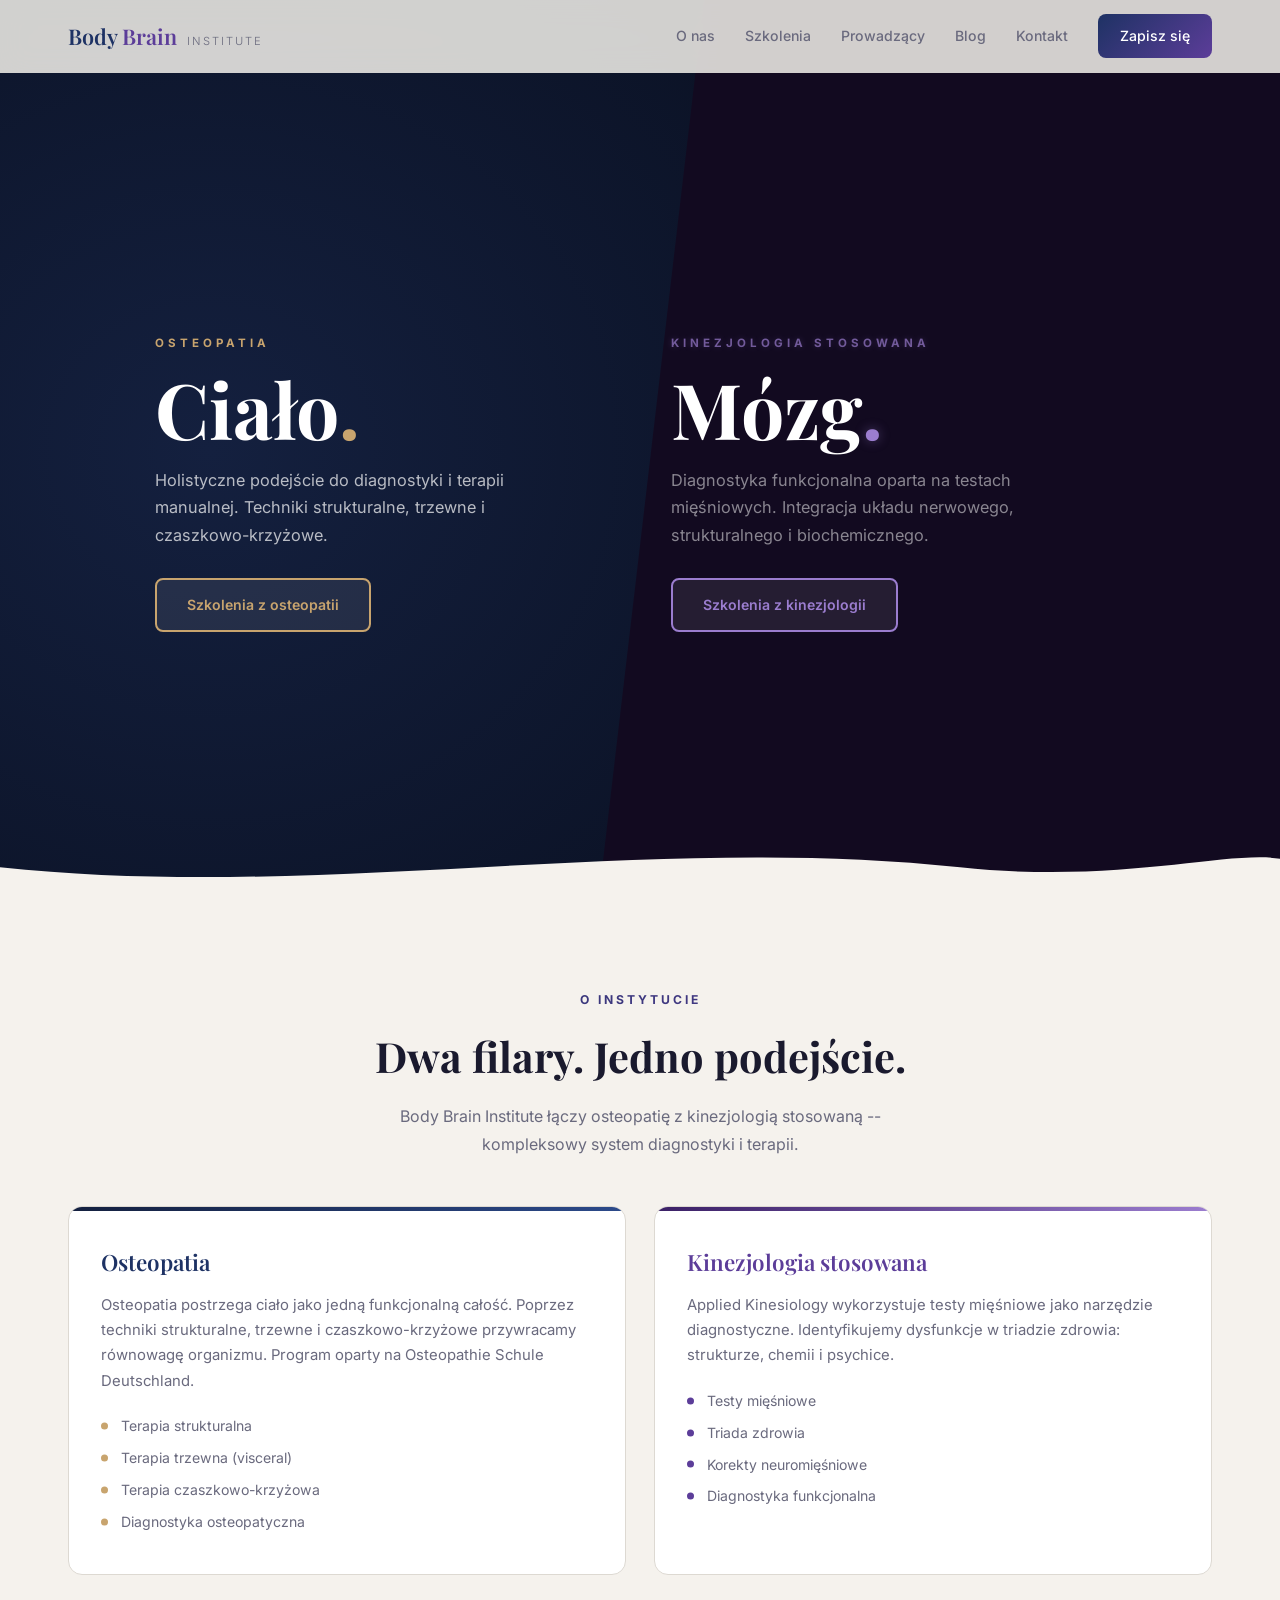
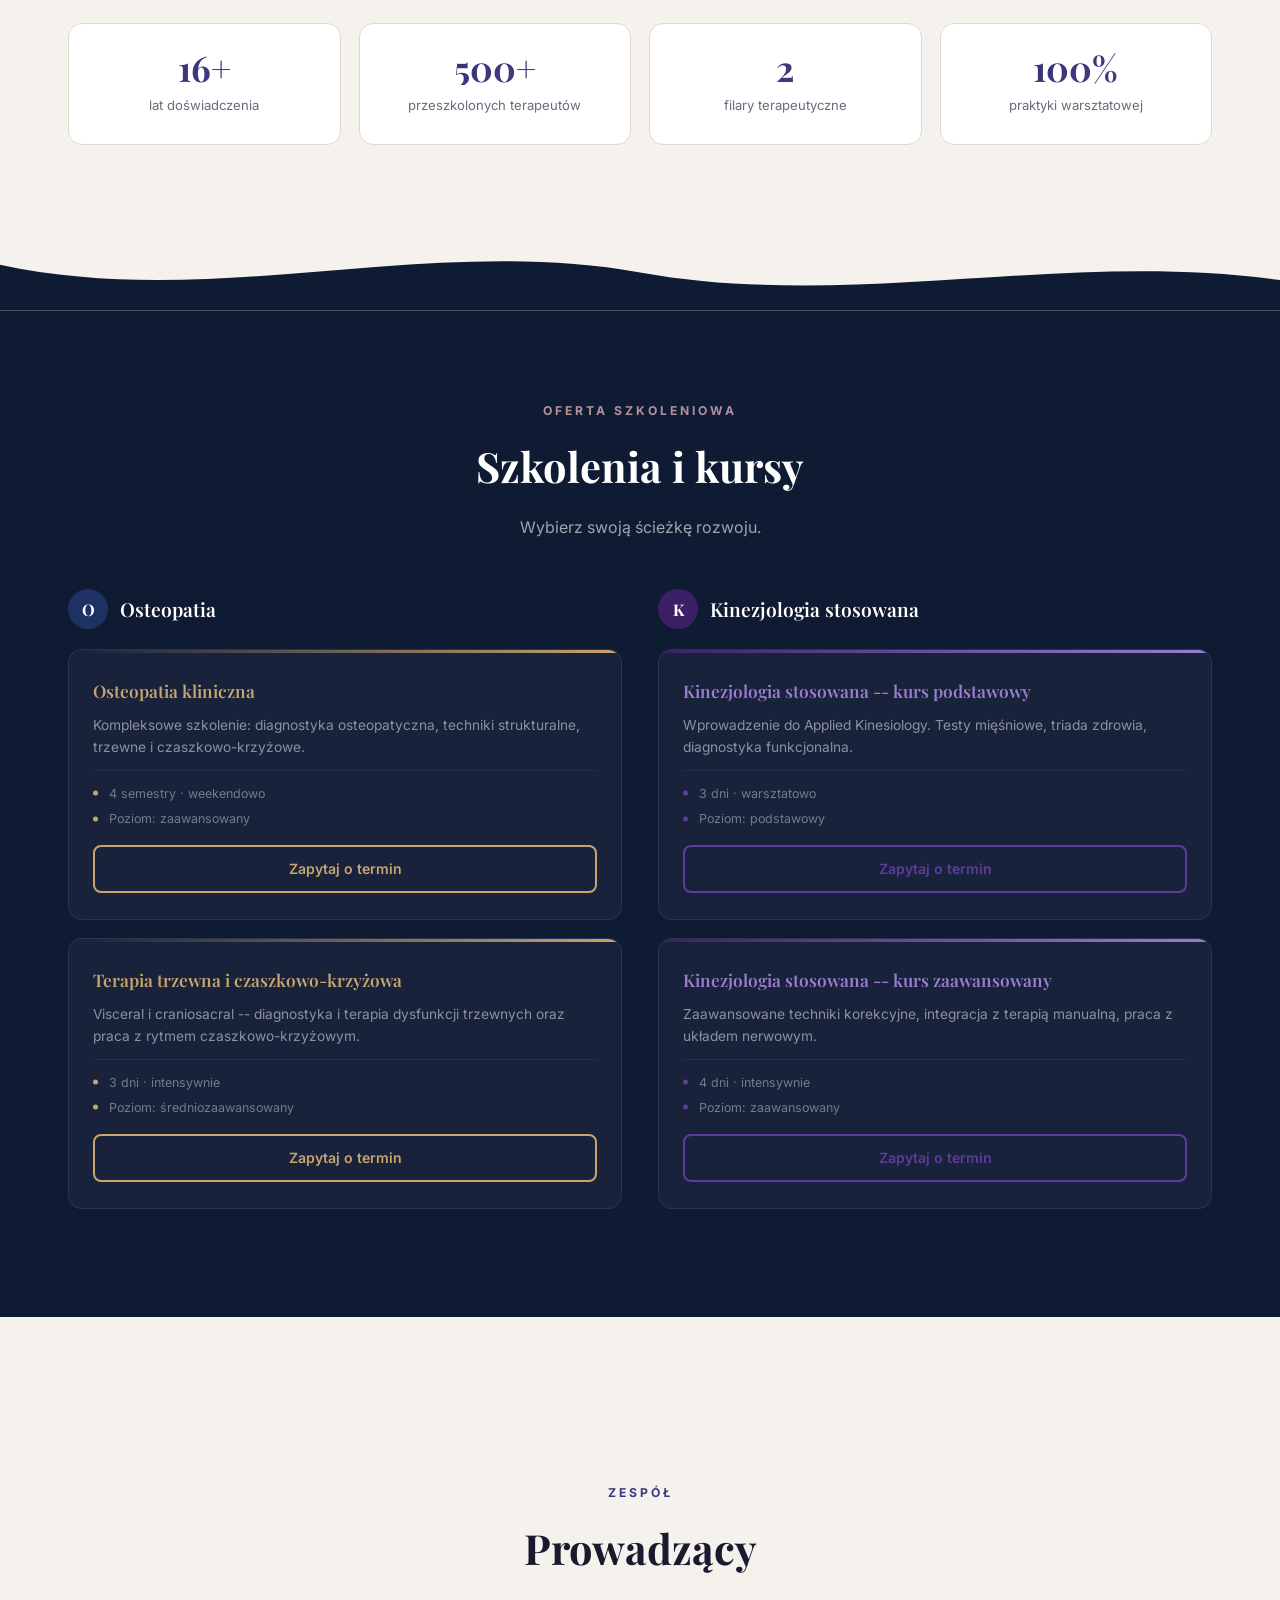
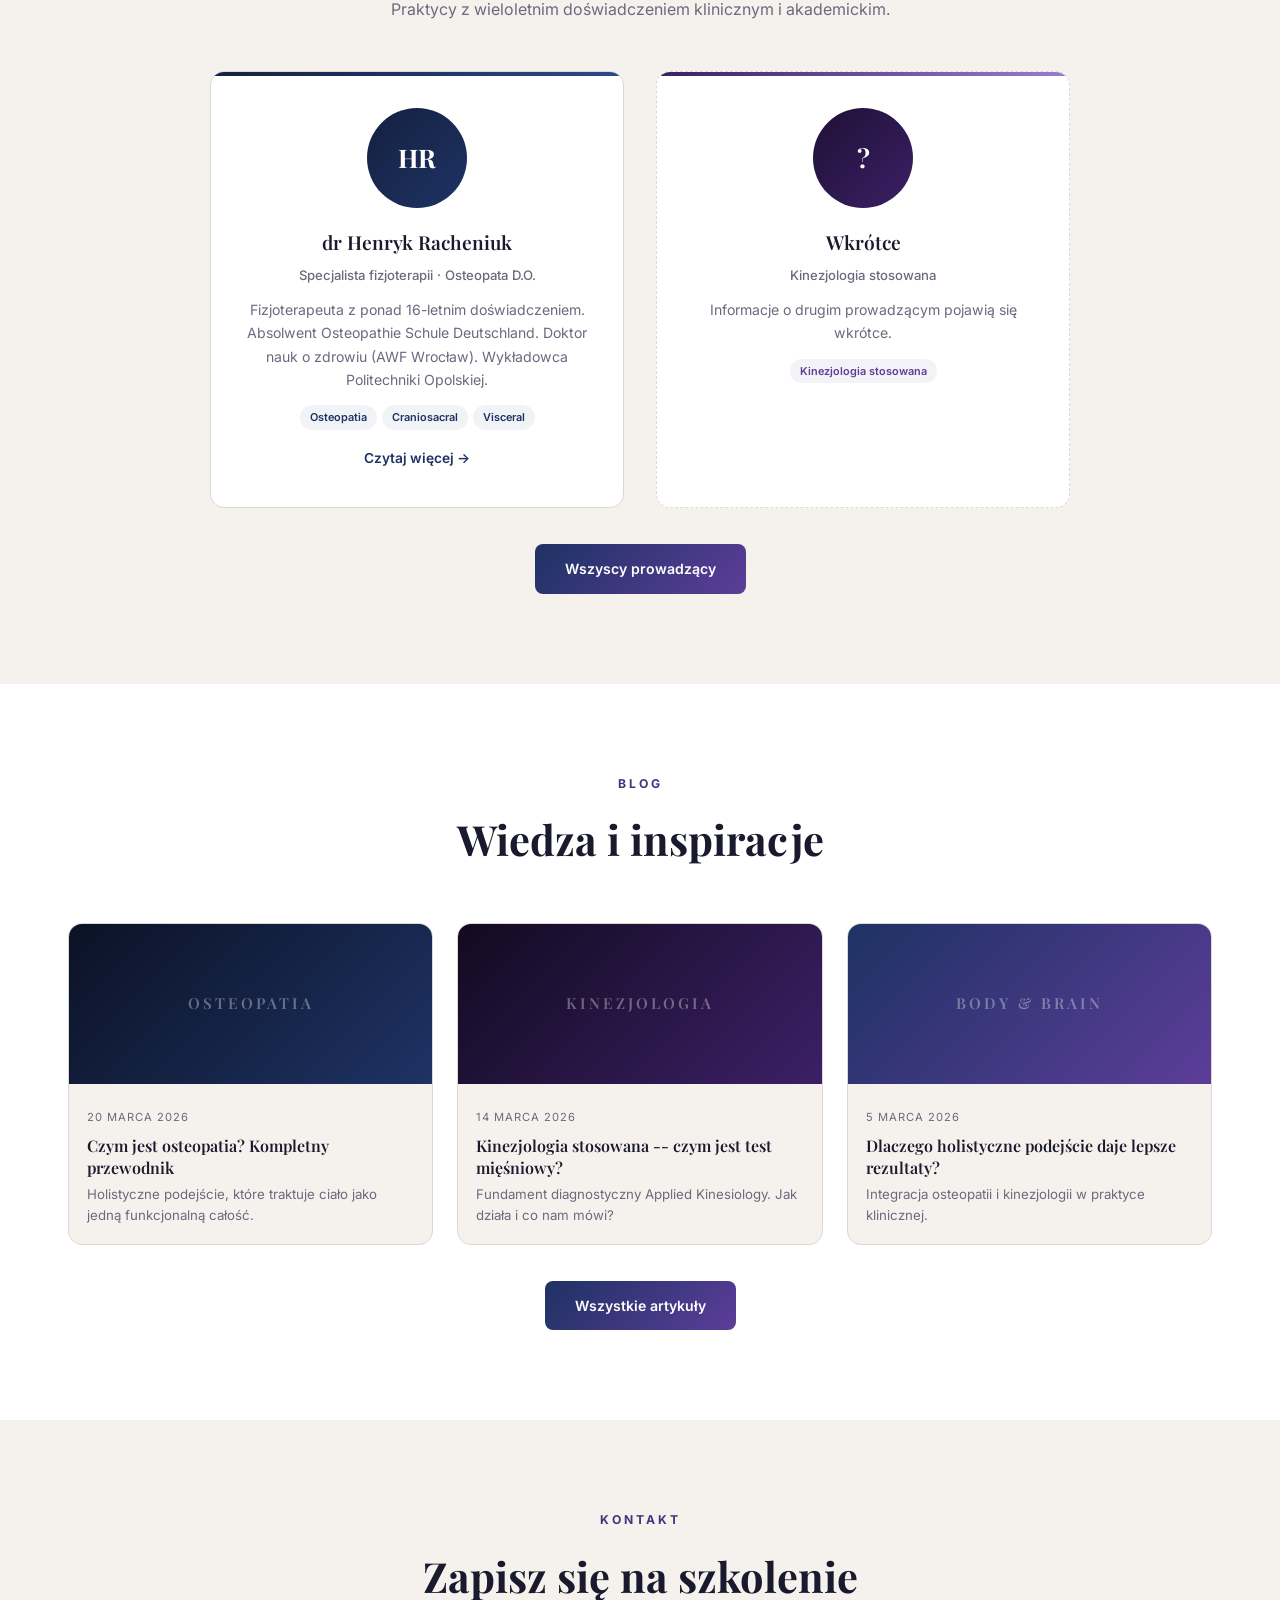
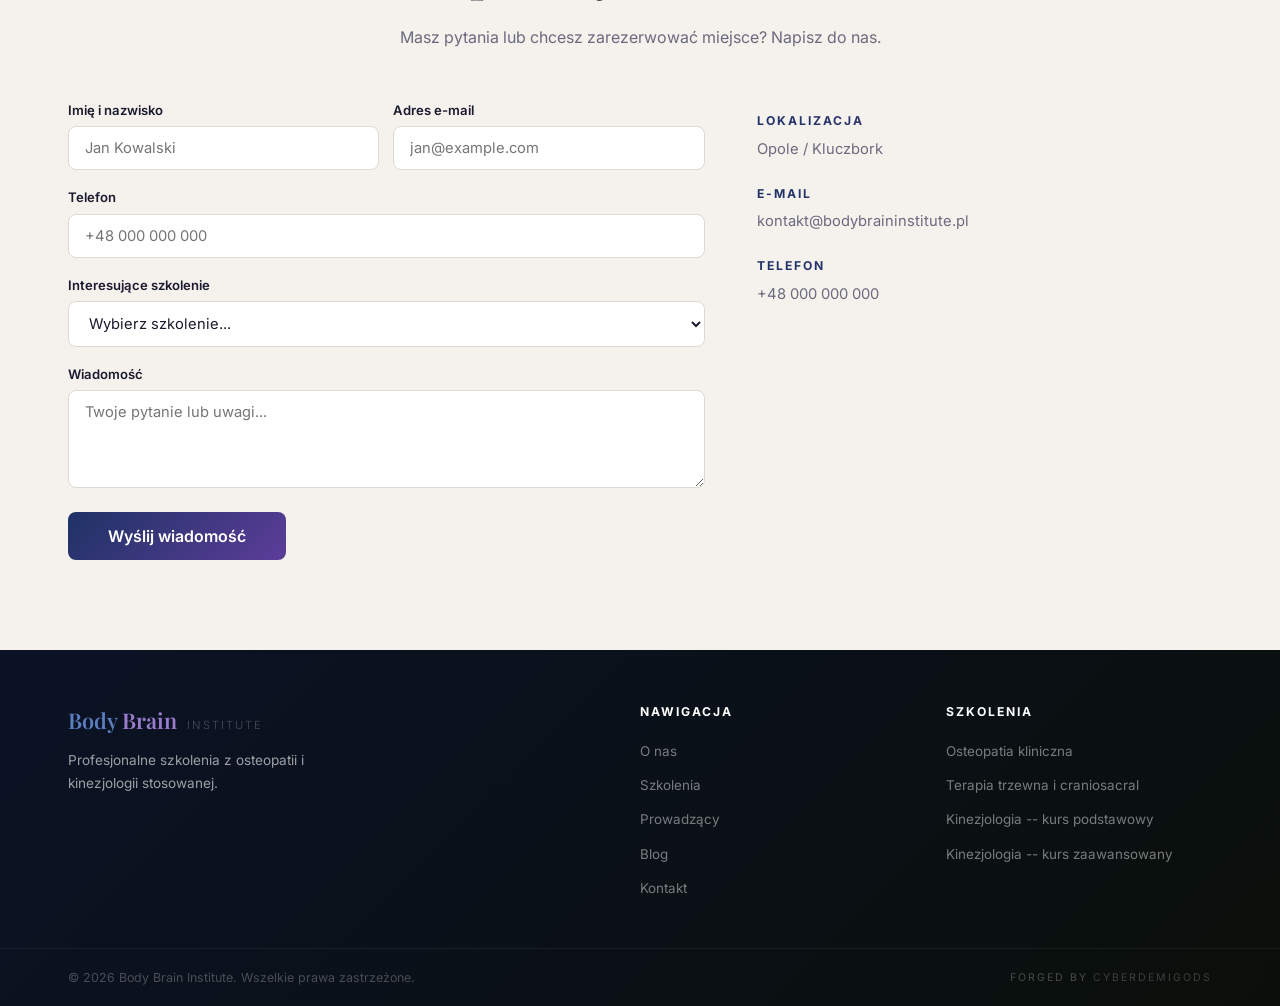
==== index.html @ c505d66f "Initial commit — Body Brain Institute website" ====
<!DOCTYPE html>
<html lang="pl">
<head>
  <meta charset="UTF-8">
  <meta name="viewport" content="width=device-width, initial-scale=1.0">
  <title>Body Brain Institute — Osteopatia i Kinezjologia Stosowana</title>
  <meta name="description" content="Body Brain Institute — profesjonalne szkolenia z osteopatii i kinezjologii stosowanej. Dwa filary holistycznego podejścia do zdrowia.">
  <link rel="preconnect" href="https://fonts.googleapis.com">
  <link rel="preconnect" href="https://fonts.gstatic.com" crossorigin>
  <link href="https://fonts.googleapis.com/css2?family=Inter:wght@300;400;500;600;700&family=Playfair+Display:ital,wght@0,400;0,500;0,600;0,700;1,400&display=swap" rel="stylesheet">
  <link rel="stylesheet" href="style.css">
</head>
<body>

  <!-- NAWIGACJA -->
  <nav class="navbar" id="navbar">
    <div class="container nav-container">
      <a href="index.html" class="logo">
        <span class="logo-body">Body</span><span class="logo-brain">Brain</span>
        <span class="logo-institute">Institute</span>
      </a>
      <button class="nav-toggle" id="navToggle" aria-label="Menu">
        <span></span><span></span><span></span>
      </button>
      <ul class="nav-links" id="navLinks">
        <li><a href="#o-nas">O nas</a></li>
        <li><a href="#szkolenia">Szkolenia</a></li>
        <li><a href="prowadzacy.html">Prowadzący</a></li>
        <li><a href="blog.html">Blog</a></li>
        <li><a href="#kontakt">Kontakt</a></li>
        <li><a href="#kontakt" class="btn btn-nav">Zapisz się</a></li>
      </ul>
    </div>
  </nav>

  <!-- ============================================================
       HERO — diagonal clip-path + hover expand
       ============================================================ -->
  <header class="hero" id="hero">
    <div class="hero-split">
      <!-- CIAŁO — lewa, ciepła -->
      <div class="hero-panel hero-body" id="heroBody">
        <canvas class="hero-canvas" id="veinsCanvas"></canvas>
        <div class="hero-panel-content">
          <span class="hero-label">Osteopatia</span>
          <h1>Ciało<span class="dot-warm">.</span></h1>
          <p>Holistyczne podejście do diagnostyki i terapii manualnej. Techniki strukturalne, trzewne i czaszkowo-krzyżowe.</p>
          <a href="#szkolenia" class="btn btn-hero-body">Szkolenia z osteopatii</a>
        </div>
      </div>
      <!-- MÓZG — prawa, matrix -->
      <div class="hero-panel hero-brain" id="heroBrain">
        <canvas class="hero-canvas" id="matrixCanvas"></canvas>
        <div class="hero-panel-content hero-panel-content-right">
          <span class="hero-label">Kinezjologia stosowana</span>
          <h1>Mózg<span class="dot-cool">.</span></h1>
          <p>Diagnostyka funkcjonalna oparta na testach mięśniowych. Integracja układu nerwowego, strukturalnego i biochemicznego.</p>
          <a href="#szkolenia" class="btn btn-hero-brain">Szkolenia z kinezjologii</a>
        </div>
      </div>
    </div>
    <!-- SVG fala na dole hero -->
    <div class="hero-wave">
      <svg viewBox="0 0 1440 120" preserveAspectRatio="none">
        <path d="M0,80 C360,120 720,40 1080,80 C1260,100 1380,60 1440,70 L1440,120 L0,120 Z" fill="#f5f2ed"/>
      </svg>
    </div>
  </header>

  <!-- ============================================================
       O NAS
       ============================================================ -->
  <section class="section about" id="o-nas">
    <div class="container">
      <div class="section-header-center">
        <p class="section-tag">O instytucie</p>
        <h2 class="section-title">Dwa filary. Jedno podejście.</h2>
        <p class="section-sub">Body Brain Institute łączy osteopatię z kinezjologią stosowaną -- kompleksowy system diagnostyki i terapii.</p>
      </div>

      <div class="about-dual">
        <div class="about-card about-card-body">
          <div class="about-card-accent"></div>
          <h3>Osteopatia</h3>
          <p>
            Osteopatia postrzega ciało jako jedną funkcjonalną całość. Poprzez techniki strukturalne,
            trzewne i czaszkowo-krzyżowe przywracamy równowagę organizmu. Program oparty na
            Osteopathie Schule Deutschland.
          </p>
          <ul class="feature-list fl-body">
            <li>Terapia strukturalna</li>
            <li>Terapia trzewna (visceral)</li>
            <li>Terapia czaszkowo-krzyżowa</li>
            <li>Diagnostyka osteopatyczna</li>
          </ul>
        </div>
        <div class="about-card about-card-brain">
          <div class="about-card-accent"></div>
          <h3>Kinezjologia stosowana</h3>
          <p>
            Applied Kinesiology wykorzystuje testy mięśniowe jako narzędzie diagnostyczne.
            Identyfikujemy dysfunkcje w triadzie zdrowia: strukturze, chemii i psychice.
          </p>
          <ul class="feature-list fl-brain">
            <li>Testy mięśniowe</li>
            <li>Triada zdrowia</li>
            <li>Korekty neuromięśniowe</li>
            <li>Diagnostyka funkcjonalna</li>
          </ul>
        </div>
      </div>

      <div class="stats-row">
        <div class="stat"><span class="stat-number">16+</span><span class="stat-label">lat doświadczenia</span></div>
        <div class="stat"><span class="stat-number">500+</span><span class="stat-label">przeszkolonych terapeutów</span></div>
        <div class="stat"><span class="stat-number">2</span><span class="stat-label">filary terapeutyczne</span></div>
        <div class="stat"><span class="stat-number">100%</span><span class="stat-label">praktyki warsztatowej</span></div>
      </div>
    </div>
  </section>

  <!-- FALA: about → szkolenia -->
  <div class="wave-divider wave-to-dark">
    <svg viewBox="0 0 1440 100" preserveAspectRatio="none">
      <path d="M0,40 C240,100 480,0 720,50 C960,100 1200,20 1440,60 L1440,100 L0,100 Z" />
    </svg>
  </div>

  <!-- ============================================================
       SZKOLENIA — ciemne tło, split content
       ============================================================ -->
  <section class="section trainings" id="szkolenia">
    <div class="container">
      <div class="section-header-center section-header-light">
        <p class="section-tag section-tag-light">Oferta szkoleniowa</p>
        <h2 class="section-title" style="color:#fff">Szkolenia i kursy</h2>
        <p class="section-sub" style="color:rgba(255,255,255,0.6)">Wybierz swoją ścieżkę rozwoju.</p>
      </div>

      <div class="courses-split">
        <!-- OSTEOPATIA -->
        <div class="courses-column">
          <div class="col-header">
            <span class="col-icon col-icon-body">O</span>
            <h3>Osteopatia</h3>
          </div>
          <div class="card card-dark card-body-accent">
            <h4>Osteopatia kliniczna</h4>
            <p>Kompleksowe szkolenie: diagnostyka osteopatyczna, techniki strukturalne, trzewne i czaszkowo-krzyżowe.</p>
            <ul class="card-details">
              <li>4 semestry &middot; weekendowo</li>
              <li>Poziom: zaawansowany</li>
            </ul>
            <a href="#kontakt" class="btn btn-card-body">Zapytaj o termin</a>
          </div>
          <div class="card card-dark card-body-accent">
            <h4>Terapia trzewna i czaszkowo-krzyżowa</h4>
            <p>Visceral i craniosacral -- diagnostyka i terapia dysfunkcji trzewnych oraz praca z rytmem czaszkowo-krzyżowym.</p>
            <ul class="card-details">
              <li>3 dni &middot; intensywnie</li>
              <li>Poziom: średniozaawansowany</li>
            </ul>
            <a href="#kontakt" class="btn btn-card-body">Zapytaj o termin</a>
          </div>
        </div>
        <!-- KINEZJOLOGIA -->
        <div class="courses-column">
          <div class="col-header">
            <span class="col-icon col-icon-brain">K</span>
            <h3>Kinezjologia stosowana</h3>
          </div>
          <div class="card card-dark card-brain-accent">
            <h4>Kinezjologia stosowana -- kurs podstawowy</h4>
            <p>Wprowadzenie do Applied Kinesiology. Testy mięśniowe, triada zdrowia, diagnostyka funkcjonalna.</p>
            <ul class="card-details">
              <li>3 dni &middot; warsztatowo</li>
              <li>Poziom: podstawowy</li>
            </ul>
            <a href="#kontakt" class="btn btn-card-brain">Zapytaj o termin</a>
          </div>
          <div class="card card-dark card-brain-accent">
            <h4>Kinezjologia stosowana -- kurs zaawansowany</h4>
            <p>Zaawansowane techniki korekcyjne, integracja z terapią manualną, praca z układem nerwowym.</p>
            <ul class="card-details">
              <li>4 dni &middot; intensywnie</li>
              <li>Poziom: zaawansowany</li>
            </ul>
            <a href="#kontakt" class="btn btn-card-brain">Zapytaj o termin</a>
          </div>
        </div>
      </div>
    </div>
  </section>

  <!-- FALA: szkolenia → prowadzący -->
  <div class="wave-divider wave-to-light">
    <svg viewBox="0 0 1440 100" preserveAspectRatio="none">
      <path d="M0,60 C360,10 720,90 1080,30 C1260,10 1380,50 1440,40 L1440,100 L0,100 Z" />
    </svg>
  </div>

  <!-- ============================================================
       PROWADZĄCY
       ============================================================ -->
  <section class="section" id="prowadzacy">
    <div class="container">
      <div class="section-header-center">
        <p class="section-tag">Zespół</p>
        <h2 class="section-title">Prowadzący</h2>
        <p class="section-sub">Praktycy z wieloletnim doświadczeniem klinicznym i akademickim.</p>
      </div>

      <div class="instructors-row">
        <div class="instructor-card ic-body">
          <div class="ic-accent"></div>
          <div class="instructor-photo ph-body"><span>HR</span></div>
          <h3>dr Henryk Racheniuk</h3>
          <p class="instructor-title">Specjalista fizjoterapii &middot; Osteopata D.O.</p>
          <p class="instructor-excerpt">
            Fizjoterapeuta z ponad 16-letnim doświadczeniem. Absolwent Osteopathie Schule Deutschland.
            Doktor nauk o zdrowiu (AWF Wrocław). Wykładowca Politechniki Opolskiej.
          </p>
          <div class="instructor-tags">
            <span class="tag tag-body">Osteopatia</span>
            <span class="tag tag-body">Craniosacral</span>
            <span class="tag tag-body">Visceral</span>
          </div>
          <a href="prowadzacy-henryk-racheniuk.html" class="read-more rm-body">Czytaj więcej &rarr;</a>
        </div>

        <div class="instructor-card ic-brain ic-placeholder">
          <div class="ic-accent"></div>
          <div class="instructor-photo ph-brain"><span>?</span></div>
          <h3>Wkrótce</h3>
          <p class="instructor-title">Kinezjologia stosowana</p>
          <p class="instructor-excerpt">Informacje o drugim prowadzącym pojawią się wkrótce.</p>
          <div class="instructor-tags">
            <span class="tag tag-brain">Kinezjologia stosowana</span>
          </div>
        </div>
      </div>

      <div style="text-align:center; margin-top:36px;">
        <a href="prowadzacy.html" class="btn btn-primary">Wszyscy prowadzący</a>
      </div>
    </div>
  </section>

  <!-- ============================================================
       BLOG
       ============================================================ -->
  <section class="section blog" id="blog">
    <div class="container">
      <div class="section-header-center">
        <p class="section-tag">Blog</p>
        <h2 class="section-title">Wiedza i inspiracje</h2>
      </div>
      <div class="blog-grid">
        <article class="blog-card">
          <div class="blog-card-img ph-img-body"><span>Osteopatia</span></div>
          <div class="blog-card-body"><span class="blog-date">20 marca 2026</span><h3><a href="blog.html">Czym jest osteopatia? Kompletny przewodnik</a></h3><p>Holistyczne podejście, które traktuje ciało jako jedną funkcjonalną całość.</p></div>
        </article>
        <article class="blog-card">
          <div class="blog-card-img ph-img-brain"><span>Kinezjologia</span></div>
          <div class="blog-card-body"><span class="blog-date">14 marca 2026</span><h3><a href="blog.html">Kinezjologia stosowana -- czym jest test mięśniowy?</a></h3><p>Fundament diagnostyczny Applied Kinesiology. Jak działa i co nam mówi?</p></div>
        </article>
        <article class="blog-card">
          <div class="blog-card-img ph-img-dual"><span>Body &amp; Brain</span></div>
          <div class="blog-card-body"><span class="blog-date">5 marca 2026</span><h3><a href="blog.html">Dlaczego holistyczne podejście daje lepsze rezultaty?</a></h3><p>Integracja osteopatii i kinezjologii w praktyce klinicznej.</p></div>
        </article>
      </div>
      <div class="blog-cta"><a href="blog.html" class="btn btn-primary">Wszystkie artykuły</a></div>
    </div>
  </section>

  <!-- ============================================================
       KONTAKT
       ============================================================ -->
  <section class="section contact" id="kontakt">
    <div class="container">
      <div class="section-header-center">
        <p class="section-tag">Kontakt</p>
        <h2 class="section-title">Zapisz się na szkolenie</h2>
        <p class="section-sub">Masz pytania lub chcesz zarezerwować miejsce? Napisz do nas.</p>
      </div>
      <div class="contact-grid">
        <form class="contact-form" id="contactForm">
          <div class="form-row">
            <div class="form-group"><label for="name">Imię i nazwisko</label><input type="text" id="name" name="name" required placeholder="Jan Kowalski"></div>
            <div class="form-group"><label for="email">Adres e-mail</label><input type="email" id="email" name="email" required placeholder="jan@example.com"></div>
          </div>
          <div class="form-group"><label for="phone">Telefon</label><input type="tel" id="phone" name="phone" placeholder="+48 000 000 000"></div>
          <div class="form-group">
            <label for="training">Interesujące szkolenie</label>
            <select id="training" name="training">
              <option value="">Wybierz szkolenie...</option>
              <optgroup label="Osteopatia"><option value="osteopatia-kliniczna">Osteopatia kliniczna</option><option value="trzewna-cranio">Terapia trzewna i czaszkowo-krzyżowa</option></optgroup>
              <optgroup label="Kinezjologia stosowana"><option value="kinez-podstawowy">Kurs podstawowy</option><option value="kinez-zaawansowany">Kurs zaawansowany</option></optgroup>
            </select>
          </div>
          <div class="form-group"><label for="message">Wiadomość</label><textarea id="message" name="message" rows="4" placeholder="Twoje pytanie lub uwagi..."></textarea></div>
          <button type="submit" class="btn btn-primary btn-submit">Wyślij wiadomość</button>
        </form>
        <div class="contact-info">
          <div class="info-item"><h4>Lokalizacja</h4><p>Opole / Kluczbork</p></div>
          <div class="info-item"><h4>E-mail</h4><p><a href="mailto:kontakt@bodybraininstitute.pl">kontakt@bodybraininstitute.pl</a></p></div>
          <div class="info-item"><h4>Telefon</h4><p><a href="tel:+48000000000">+48 000 000 000</a></p></div>
        </div>
      </div>
    </div>
  </section>

  <!-- STOPKA -->
  <footer class="footer">
    <div class="container footer-container">
      <div class="footer-brand">
        <a href="index.html" class="logo"><span class="logo-body">Body</span><span class="logo-brain">Brain</span><span class="logo-institute">Institute</span></a>
        <p>Profesjonalne szkolenia z osteopatii i kinezjologii stosowanej.</p>
      </div>
      <div class="footer-links"><h4>Nawigacja</h4><ul><li><a href="#o-nas">O nas</a></li><li><a href="#szkolenia">Szkolenia</a></li><li><a href="prowadzacy.html">Prowadzący</a></li><li><a href="blog.html">Blog</a></li><li><a href="#kontakt">Kontakt</a></li></ul></div>
      <div class="footer-links"><h4>Szkolenia</h4><ul><li><a href="#szkolenia">Osteopatia kliniczna</a></li><li><a href="#szkolenia">Terapia trzewna i craniosacral</a></li><li><a href="#szkolenia">Kinezjologia -- kurs podstawowy</a></li><li><a href="#szkolenia">Kinezjologia -- kurs zaawansowany</a></li></ul></div>
    </div>
    <div class="footer-bottom"><div class="container footer-bottom-inner"><p>&copy; 2026 Body Brain Institute. Wszelkie prawa zastrzeżone.</p><p class="forged-by">Forged by <a href="https://cyberdemigods.com" target="_blank" rel="noopener">CyberDemigods</a></p></div></div>
  </footer>

  <script src="script.js"></script>
</body>
</html>
---- style.css ----
/* ===== RESET ===== */
*, *::before, *::after { margin: 0; padding: 0; box-sizing: border-box; }

:root {
  /* CIAŁO / OSTEOPATIA — granat + złoto */
  --body-deep: #0b1225;
  --body-dark: #14203f;
  --body-mid: #1e3264;
  --body-light: #2c4a8a;
  --body-glow: #5a7ec0;
  --body-copper: #c8a46e;
  --body-subtle: rgba(30,50,100,0.06);

  /* MÓZG / KINEZJOLOGIA — fiolet + lawenda */
  --brain-deep: #120a20;
  --brain-dark: #1e1035;
  --brain-mid: #3b2066;
  --brain-light: #5c3d99;
  --brain-accent: #9b7dcf;
  --brain-subtle: rgba(59,32,102,0.06);

  /* NEUTRALNE */
  --cream: #f5f2ed;
  --white: #ffffff;
  --dark-section: #0f1a33;
  --text: #1a1a2e;
  --text-muted: #6a6a7e;
  --border: #ddd9d2;
  --gold: #c8a46e;

  --font-body: 'Inter', -apple-system, BlinkMacSystemFont, sans-serif;
  --font-heading: 'Playfair Display', Georgia, serif;
  --max-width: 1200px;
  --section-py: 90px;
  --radius: 14px;
  --radius-sm: 8px;
  --shadow: 0 4px 24px rgba(0,0,0,0.07);
  --shadow-hover: 0 12px 40px rgba(0,0,0,0.13);
  --transition: 0.3s ease;
}

html { scroll-behavior: smooth; }
body { font-family: var(--font-body); color: var(--text); background: var(--cream); line-height: 1.7; -webkit-font-smoothing: antialiased; }
a { color: var(--body-mid); text-decoration: none; transition: color var(--transition); }
a:hover { color: var(--body-light); }
img { max-width: 100%; display: block; }
.container { max-width: var(--max-width); margin: 0 auto; padding: 0 28px; }

/* ===== NAV ===== */
.navbar {
  position: fixed; top: 0; left: 0; right: 0; z-index: 1000;
  background: rgba(245,242,237,0.85); backdrop-filter: blur(14px); -webkit-backdrop-filter: blur(14px);
  border-bottom: 1px solid transparent; transition: all var(--transition);
}
.navbar.scrolled { border-bottom-color: var(--border); background: rgba(245,242,237,0.97); }
.nav-container { display: flex; align-items: center; justify-content: space-between; height: 72px; }

.logo { display: flex; align-items: baseline; gap: 4px; font-family: var(--font-heading); font-size: 1.35rem; font-weight: 600; text-decoration: none; }
.logo:hover { color: var(--text); }
.logo-body { color: var(--body-mid); }
.logo-brain { color: var(--brain-light); }
.logo-institute { font-family: var(--font-body); font-weight: 300; font-size: 0.7rem; text-transform: uppercase; letter-spacing: 2px; margin-left: 6px; color: var(--text-muted); }

.nav-links { display: flex; align-items: center; gap: 30px; list-style: none; }
.nav-links a { font-size: 0.88rem; font-weight: 500; color: var(--text-muted); }
.nav-links a:hover { color: var(--text); }
.nav-links a.active { color: var(--body-mid); font-weight: 600; }

.nav-toggle { display: none; flex-direction: column; gap: 5px; background: none; border: none; cursor: pointer; padding: 4px; }
.nav-toggle span { display: block; width: 24px; height: 2px; background: var(--text); border-radius: 2px; }

/* ===== BUTTONS ===== */
.btn {
  display: inline-block; font-family: var(--font-body); font-size: 0.88rem; font-weight: 600;
  border: none; cursor: pointer; border-radius: var(--radius-sm); padding: 13px 30px;
  transition: all var(--transition); text-align: center;
}
.btn-primary { background: linear-gradient(135deg, var(--body-mid), var(--brain-light)); color: #fff; }
.btn-primary:hover { transform: translateY(-2px); box-shadow: 0 6px 24px rgba(30,50,100,0.3); color: #fff; }
.btn-nav { background: linear-gradient(135deg, var(--body-mid), var(--brain-light)); color: #fff !important; padding: 10px 22px; }

.btn-hero-body {
  background: rgba(255,255,255,0.08); border: 2px solid var(--body-copper); color: var(--body-copper);
}
.btn-hero-body:hover { background: var(--body-copper); color: var(--body-deep); }

.btn-hero-brain {
  background: rgba(255,255,255,0.08); border: 2px solid var(--brain-accent); color: var(--brain-accent);
}
.btn-hero-brain:hover { background: var(--brain-accent); color: #fff; box-shadow: 0 0 24px rgba(92,61,153,0.3); }

.btn-card-body { background: transparent; border: 2px solid var(--body-copper); color: var(--body-copper); padding: 10px 24px; width: 100%; }
.btn-card-body:hover { background: var(--body-copper); color: #fff; }
.btn-card-brain { background: transparent; border: 2px solid var(--brain-light); color: var(--brain-light); padding: 10px 24px; width: 100%; }
.btn-card-brain:hover { background: var(--brain-light); color: #fff; }
.btn-submit { padding: 14px 40px; font-size: 1rem; }

/* ===== HERO — DIAGONAL SPLIT + HOVER EXPAND ===== */
.hero {
  position: relative;
  min-height: 100vh;
  overflow: hidden;
  background: var(--brain-deep);
}

.hero-split {
  display: flex;
  min-height: 100vh;
}

.hero-panel {
  position: relative;
  display: flex;
  align-items: center;
  overflow: hidden;
  min-height: 100vh;
}

/* Diagonala — lewa strona nachodzi na prawą */
.hero-body {
  background: radial-gradient(ellipse at 30% 50%, var(--body-dark) 0%, var(--body-deep) 100%);
  clip-path: polygon(0 0, 100% 0, 85% 100%, 0 100%);
  z-index: 2;
  margin-right: -8%;
}

.hero-brain {
  background: var(--brain-deep);
  z-index: 1;
}

.hero-canvas {
  position: absolute; inset: 0; width: 100%; height: 100%; z-index: 1;
}

.hero-panel-content {
  position: relative; z-index: 3;
  padding: 140px 60px 80px 12%;
  max-width: 580px;
  margin: 0 auto 0 10%;
}

.hero-panel-content-right {
  padding: 140px 12% 80px 60px;
  margin: 0 10% 0 auto;
}

.hero-label {
  display: inline-block; font-size: 0.72rem; font-weight: 700;
  text-transform: uppercase; letter-spacing: 4px; margin-bottom: 14px;
}
.hero-body .hero-label { color: var(--body-copper); }
.hero-brain .hero-label { color: var(--brain-accent); opacity: 0.7; text-shadow: 0 0 6px rgba(155,125,207,0.35); }

.hero-panel h1 {
  font-family: var(--font-heading); font-size: clamp(3rem, 6vw, 5rem);
  font-weight: 700; line-height: 1.05; margin-bottom: 18px; color: #fff;
}

.dot-warm { color: var(--body-copper); }
.dot-cool { color: var(--brain-accent); text-shadow: 0 0 12px rgba(155,125,207,0.4); }

.hero-panel p {
  font-size: 1.02rem; line-height: 1.7; margin-bottom: 28px; max-width: 380px;
}
.hero-body p { color: rgba(255,255,255,0.7); }
.hero-brain p { color: rgba(255,255,255,0.5); }

/* SVG wave at bottom of hero */
.hero-wave {
  position: absolute; bottom: -1px; left: 0; right: 0; z-index: 10;
  line-height: 0;
}
.hero-wave svg {
  display: block; width: 100%; height: clamp(50px, 8vw, 120px);
}

/* ===== SECTIONS ===== */
.section { padding: var(--section-py) 0; }
.section-header-center { text-align: center; margin-bottom: 48px; }

.section-tag {
  font-size: 0.76rem; font-weight: 700; text-transform: uppercase; letter-spacing: 3px;
  background: linear-gradient(135deg, var(--body-mid), var(--brain-light));
  -webkit-background-clip: text; -webkit-text-fill-color: transparent; background-clip: text;
  margin-bottom: 10px;
}
.section-tag-light {
  background: linear-gradient(135deg, var(--body-copper), var(--brain-accent));
  -webkit-background-clip: text; background-clip: text;
}

.section-title {
  font-family: var(--font-heading); font-size: clamp(1.8rem, 3.5vw, 2.6rem);
  font-weight: 700; color: var(--text); margin-bottom: 12px;
}
.section-sub { font-size: 1rem; color: var(--text-muted); max-width: 560px; margin: 0 auto; }

/* ===== WAVE DIVIDERS ===== */
.wave-divider {
  position: relative; line-height: 0; margin-top: -1px;
}
.wave-divider svg {
  display: block; width: 100%; height: clamp(40px, 6vw, 100px);
}
.wave-to-dark svg path { fill: var(--dark-section); }
.wave-to-light svg path { fill: var(--cream); }

/* ===== O NAS ===== */
.about { background: var(--cream); }

.about-dual {
  display: grid; grid-template-columns: 1fr 1fr; gap: 28px; margin-bottom: 48px;
}

.about-card {
  background: var(--white); border: 1px solid var(--border); border-radius: var(--radius);
  padding: 36px 32px; position: relative; overflow: hidden;
  transition: transform var(--transition), box-shadow var(--transition);
}
.about-card:hover { transform: translateY(-3px); box-shadow: var(--shadow-hover); }

.about-card-accent {
  position: absolute; top: 0; left: 0; right: 0; height: 4px;
}
.about-card-body .about-card-accent { background: linear-gradient(90deg, var(--body-dark), var(--body-light)); }
.about-card-brain .about-card-accent { background: linear-gradient(90deg, var(--brain-mid), var(--brain-accent)); }

.about-card h3 {
  font-family: var(--font-heading); font-size: 1.4rem; font-weight: 600; margin-bottom: 12px;
}
.about-card-body h3 { color: var(--body-mid); }
.about-card-brain h3 { color: var(--brain-light); }

.about-card p { font-size: 0.93rem; color: var(--text-muted); line-height: 1.7; margin-bottom: 16px; }

.feature-list { list-style: none; }
.feature-list li { font-size: 0.88rem; color: var(--text-muted); padding: 4px 0 4px 20px; position: relative; }
.feature-list li::before {
  content: ''; position: absolute; left: 0; top: 50%; transform: translateY(-50%);
  width: 7px; height: 7px; border-radius: 50%;
}
.fl-body li::before { background: var(--body-copper); }
.fl-brain li::before { background: var(--brain-light); }

/* Stats */
.stats-row { display: grid; grid-template-columns: repeat(4, 1fr); gap: 18px; }
.stat {
  background: var(--white); padding: 26px 20px; border-radius: var(--radius);
  border: 1px solid var(--border); text-align: center; transition: transform var(--transition);
}
.stat:hover { transform: translateY(-3px); }
.stat-number {
  display: block; font-family: var(--font-heading); font-size: 2.2rem; font-weight: 700;
  line-height: 1; margin-bottom: 6px;
  background: linear-gradient(135deg, var(--body-mid), var(--brain-light));
  -webkit-background-clip: text; -webkit-text-fill-color: transparent; background-clip: text;
}
.stat-label { font-size: 0.82rem; color: var(--text-muted); }

/* ===== SZKOLENIA (ciemna sekcja) ===== */
.trainings { background: var(--dark-section); padding: var(--section-py) 0; }

.courses-split { display: grid; grid-template-columns: 1fr 1fr; gap: 36px; }

.col-header { display: flex; align-items: center; gap: 12px; margin-bottom: 20px; }
.col-icon {
  width: 40px; height: 40px; border-radius: 50%;
  display: flex; align-items: center; justify-content: center;
  font-family: var(--font-heading); font-size: 1rem; font-weight: 700; color: #fff;
}
.col-icon-body { background: var(--body-mid); }
.col-icon-brain { background: var(--brain-mid); }
.col-header h3 { font-family: var(--font-heading); font-size: 1.2rem; font-weight: 600; color: #fff; }

.card-dark {
  background: rgba(255,255,255,0.04); border: 1px solid rgba(255,255,255,0.08);
  border-radius: var(--radius); padding: 26px 24px; margin-bottom: 18px;
  transition: transform var(--transition), box-shadow var(--transition);
  position: relative; overflow: hidden;
}
.card-dark::before { content: ''; position: absolute; top: 0; left: 0; right: 0; height: 3px; }
.card-body-accent::before { background: linear-gradient(90deg, var(--body-dark), var(--body-copper)); }
.card-brain-accent::before { background: linear-gradient(90deg, var(--brain-mid), var(--brain-accent)); }
.card-dark:hover { transform: translateY(-3px); box-shadow: 0 8px 30px rgba(0,0,0,0.3); background: rgba(255,255,255,0.06); }

.card-dark h4 { font-family: var(--font-heading); font-size: 1.08rem; font-weight: 600; margin-bottom: 8px; }
.card-body-accent h4 { color: var(--body-copper); }
.card-brain-accent h4 { color: var(--brain-accent); }

.card-dark p { font-size: 0.86rem; color: rgba(255,255,255,0.5); margin-bottom: 12px; line-height: 1.6; }

.card-dark .card-details {
  border-top: 1px solid rgba(255,255,255,0.06); padding-top: 10px; margin-bottom: 14px; list-style: none;
}
.card-dark .card-details li {
  font-size: 0.78rem; color: rgba(255,255,255,0.4); padding: 2px 0 2px 16px; position: relative;
}
.card-dark .card-details li::before {
  content: ''; position: absolute; left: 0; top: 50%; transform: translateY(-50%);
  width: 5px; height: 5px; border-radius: 50%;
}
.card-body-accent .card-details li::before { background: var(--body-copper); }
.card-brain-accent .card-details li::before { background: var(--brain-light); }

/* ===== PROWADZĄCY ===== */
.instructors-row {
  display: grid; grid-template-columns: 1fr 1fr; gap: 32px; max-width: 860px; margin: 0 auto;
}

.instructor-card {
  background: var(--white); border: 1px solid var(--border); border-radius: var(--radius);
  padding: 36px 28px; text-align: center; position: relative; overflow: hidden;
  transition: transform var(--transition), box-shadow var(--transition);
}
.instructor-card:hover { transform: translateY(-3px); box-shadow: var(--shadow-hover); }

.ic-accent { position: absolute; top: 0; left: 0; right: 0; height: 4px; }
.ic-body .ic-accent { background: linear-gradient(90deg, var(--body-dark), var(--body-light)); }
.ic-brain .ic-accent { background: linear-gradient(90deg, var(--brain-mid), var(--brain-accent)); }

.instructor-photo {
  width: 100px; height: 100px; border-radius: 50%; margin: 0 auto 18px;
  display: flex; align-items: center; justify-content: center;
}
.instructor-photo span { font-family: var(--font-heading); font-size: 1.6rem; font-weight: 700; color: #fff; }
.ph-body { background: linear-gradient(135deg, var(--body-dark), var(--body-mid)); }
.ph-brain { background: linear-gradient(135deg, var(--brain-dark), var(--brain-mid)); }

.instructor-card h3 { font-family: var(--font-heading); font-size: 1.2rem; font-weight: 600; margin-bottom: 5px; }
.instructor-title { font-size: 0.82rem; font-weight: 500; margin-bottom: 12px; color: var(--text-muted); }
.instructor-excerpt { font-size: 0.88rem; color: var(--text-muted); line-height: 1.65; margin-bottom: 14px; }

.instructor-tags { display: flex; flex-wrap: wrap; justify-content: center; gap: 5px; margin-bottom: 14px; }
.tag { font-size: 0.68rem; font-weight: 600; padding: 3px 10px; border-radius: 20px; }
.tag-body { background: var(--body-subtle); color: var(--body-mid); }
.tag-brain { background: var(--brain-subtle); color: var(--brain-light); }

.read-more { display: inline-block; font-size: 0.86rem; font-weight: 600; }
.rm-body { color: var(--body-mid); }
.rm-body:hover { color: var(--body-light); }

.ic-placeholder { opacity: 0.4; border-style: dashed; }

/* ===== BLOG ===== */
.blog { background: var(--white); }
.blog-grid { display: grid; grid-template-columns: repeat(3, 1fr); gap: 24px; }

.blog-card {
  background: var(--cream); border: 1px solid var(--border); border-radius: var(--radius);
  overflow: hidden; transition: transform var(--transition), box-shadow var(--transition);
}
.blog-card:hover { transform: translateY(-4px); box-shadow: var(--shadow-hover); }

.blog-card-img { height: 160px; display: flex; align-items: center; justify-content: center; }
.ph-img-body { background: linear-gradient(135deg, var(--body-deep), var(--body-mid)); }
.ph-img-brain { background: linear-gradient(135deg, var(--brain-deep), var(--brain-mid)); }
.ph-img-dual { background: linear-gradient(135deg, var(--body-mid), var(--brain-light)); }
.blog-card-img span { font-family: var(--font-heading); font-size: 0.95rem; font-weight: 600; color: rgba(255,255,255,0.35); text-transform: uppercase; letter-spacing: 3px; }

.blog-card-body { padding: 18px; }
.blog-date { font-size: 0.7rem; color: var(--text-muted); text-transform: uppercase; letter-spacing: 1px; }
.blog-card-body h3 { font-family: var(--font-heading); font-size: 1rem; font-weight: 600; margin: 6px 0; line-height: 1.35; }
.blog-card-body h3 a { color: var(--text); }
.blog-card-body h3 a:hover { color: var(--body-mid); }
.blog-card-body p { font-size: 0.83rem; color: var(--text-muted); line-height: 1.55; }
.blog-cta { text-align: center; margin-top: 36px; }

/* Blog page */
.blog-header { padding: 140px 0 50px; background: var(--cream); text-align: center; }
.blog-page { padding-top: 0; }
.blog-list { display: flex; flex-direction: column; gap: 24px; }
.blog-list-item { display: grid; grid-template-columns: 260px 1fr; gap: 24px; background: var(--white); border: 1px solid var(--border); border-radius: var(--radius); overflow: hidden; transition: transform var(--transition), box-shadow var(--transition); }
.blog-list-item:hover { transform: translateY(-2px); box-shadow: var(--shadow-hover); }
.blog-list-img { min-height: 190px; }
.blog-list-body { padding: 22px 22px 22px 0; display: flex; flex-direction: column; justify-content: center; }
.blog-meta { display: flex; align-items: center; gap: 10px; margin-bottom: 8px; }
.blog-tag-pill { font-size: 0.68rem; font-weight: 600; text-transform: uppercase; letter-spacing: 1px; padding: 3px 10px; border-radius: 20px; }
.blog-list-body h2 { font-family: var(--font-heading); font-size: 1.2rem; font-weight: 600; margin-bottom: 8px; line-height: 1.35; }
.blog-list-body h2 a { color: var(--text); }
.blog-list-body h2 a:hover { color: var(--body-mid); }
.blog-list-body p { font-size: 0.88rem; color: var(--text-muted); line-height: 1.65; margin-bottom: 12px; }
.blog-read-more { font-size: 0.84rem; font-weight: 600; }

/* ===== KONTAKT ===== */
.contact { background: var(--cream); }
.contact-grid { display: grid; grid-template-columns: 1.4fr 1fr; gap: 52px; align-items: start; }
.form-row { display: grid; grid-template-columns: 1fr 1fr; gap: 14px; }
.form-group { margin-bottom: 16px; }
.form-group label { display: block; font-size: 0.82rem; font-weight: 600; color: var(--text); margin-bottom: 5px; }
.form-group input, .form-group select, .form-group textarea {
  width: 100%; padding: 12px 16px; font-family: var(--font-body); font-size: 0.92rem;
  border: 1px solid var(--border); border-radius: var(--radius-sm); background: var(--white); color: var(--text); transition: border-color var(--transition);
}
.form-group input:focus, .form-group select:focus, .form-group textarea:focus { outline: none; border-color: var(--body-mid); box-shadow: 0 0 0 3px rgba(30,50,100,0.15); }
.form-group textarea { resize: vertical; }
.contact-info { padding-top: 12px; }
.info-item { margin-bottom: 22px; }
.info-item h4 { font-size: 0.76rem; font-weight: 700; text-transform: uppercase; letter-spacing: 2px; background: linear-gradient(135deg, var(--body-mid), var(--brain-light)); -webkit-background-clip: text; -webkit-text-fill-color: transparent; background-clip: text; margin-bottom: 5px; }
.info-item p { font-size: 0.92rem; color: var(--text-muted); }
.info-item a { color: var(--text-muted); }
.info-item a:hover { color: var(--body-mid); }

/* ===== FOOTER ===== */
.footer { background: linear-gradient(135deg, var(--body-deep), #0a0f0a); color: rgba(255,255,255,0.6); padding-top: 52px; }
.footer-container { display: grid; grid-template-columns: 2fr 1fr 1fr; gap: 40px; padding-bottom: 40px; }
.footer-brand .logo { margin-bottom: 10px; }
.footer .logo-body { color: var(--body-glow); }
.footer .logo-brain { color: var(--brain-accent); }
.footer .logo-institute { color: rgba(255,255,255,0.25); }
.footer-brand p { font-size: 0.85rem; max-width: 280px; }
.footer-links h4 { font-size: 0.76rem; font-weight: 700; text-transform: uppercase; letter-spacing: 2px; color: #fff; margin-bottom: 14px; }
.footer-links ul { list-style: none; }
.footer-links li { margin-bottom: 7px; }
.footer-links a { font-size: 0.84rem; color: rgba(255,255,255,0.45); }
.footer-links a:hover { color: #fff; }
.footer-bottom { border-top: 1px solid rgba(255,255,255,0.06); padding: 18px 0; }
.footer-bottom-inner { display: flex; justify-content: space-between; align-items: center; }
.footer-bottom p { font-size: 0.78rem; color: rgba(255,255,255,0.25); }
.forged-by { font-size: 0.66rem !important; text-transform: uppercase; letter-spacing: 2px; }
.forged-by a { color: rgba(255,255,255,0.2); }
.forged-by a:hover { color: var(--gold); }

/* ===== PROWADZĄCY/INSTRUCTOR PAGES ===== */
.instructors-page-header { padding: 140px 0 50px; background: var(--cream); text-align: center; }
.instructors-list { display: grid; grid-template-columns: repeat(auto-fit, minmax(320px, 1fr)); gap: 28px; padding-bottom: 40px; }
.instructor-card-full { background: var(--white); border: 1px solid var(--border); border-radius: var(--radius); padding: 36px 28px; text-align: center; position: relative; overflow: hidden; transition: transform var(--transition), box-shadow var(--transition); }
.instructor-card-full:hover { transform: translateY(-3px); box-shadow: var(--shadow-hover); }
.instructor-card-full::before { content: ''; position: absolute; top: 0; left: 0; right: 0; height: 4px; }
.instructor-card-full.card-type-body::before { background: linear-gradient(90deg, var(--body-dark), var(--body-light)); }
.instructor-card-full.card-type-brain::before { background: linear-gradient(90deg, var(--brain-mid), var(--brain-accent)); }
.instructor-card-full .read-more { display: inline-block; margin-top: 12px; }

.instructor-detail { padding: 140px 0 60px; background: var(--cream); }
.instructor-detail-grid { display: grid; grid-template-columns: 280px 1fr; gap: 44px; align-items: start; }
.instructor-sidebar { text-align: center; }
.instructor-photo-lg { width: 170px; height: 170px; border-radius: 50%; margin: 0 auto 24px; display: flex; align-items: center; justify-content: center; }
.instructor-photo-lg span { font-family: var(--font-heading); font-size: 2.8rem; font-weight: 700; color: #fff; }
.instructor-detail-body h1 { font-family: var(--font-heading); font-size: 2rem; font-weight: 700; margin-bottom: 8px; }
.instructor-detail-body .instructor-title { font-size: 1rem; margin-bottom: 24px; }
.instructor-detail-body h2 { font-family: var(--font-heading); font-size: 1.25rem; font-weight: 600; margin: 24px 0 10px; color: var(--body-mid); }
.instructor-detail-body p { font-size: 0.93rem; color: var(--text-muted); line-height: 1.75; margin-bottom: 10px; }
.instructor-detail-body ul { list-style: none; margin-bottom: 14px; }
.instructor-detail-body ul li { font-size: 0.88rem; color: var(--text-muted); padding: 3px 0 3px 20px; position: relative; }
.instructor-detail-body ul li::before { content: ''; position: absolute; left: 0; top: 50%; transform: translateY(-50%); width: 7px; height: 7px; border-radius: 50%; background: var(--body-copper); }
.color-body { color: var(--body-mid); }

/* ===== RESPONSIVE ===== */
@media (max-width: 1024px) {
  .hero-panel-content { padding: 120px 40px 60px 40px; }
  .hero-panel-content-right { padding: 120px 40px 60px 60px; }
  .hero-panel h1 { font-size: 3rem; }
}

@media (max-width: 900px) {
  .hero-split { flex-direction: column; }
  .hero-body, .hero-brain { width: 100% !important; }
  .hero-body { clip-path: polygon(0 0, 100% 0, 100% 85%, 0 100%); margin-right: 0; margin-bottom: -8%; }
  .hero-panel-content, .hero-panel-content-right { padding: 100px 32px 60px; max-width: 100%; }

  .about-dual { grid-template-columns: 1fr; }
  .courses-split { grid-template-columns: 1fr; }
  .instructors-row { grid-template-columns: 1fr; max-width: 420px; }
  .stats-row { grid-template-columns: repeat(2, 1fr); }
  .contact-grid { grid-template-columns: 1fr; }
  .footer-container { grid-template-columns: 1fr 1fr; gap: 28px; }
  .blog-grid { grid-template-columns: 1fr; }
  .blog-list-item { grid-template-columns: 200px 1fr; }
  .instructor-detail-grid { grid-template-columns: 1fr; }
}

@media (max-width: 768px) {
  :root { --section-py: 60px; }
  .nav-toggle { display: flex; }
  .nav-links {
    position: fixed; top: 72px; left: 0; right: 0; background: var(--cream);
    flex-direction: column; padding: 24px; gap: 16px;
    border-bottom: 1px solid var(--border);
    transform: translateY(-120%); transition: transform var(--transition);
  }
  .nav-links.active { transform: translateY(0); }
  .hero-panel-content, .hero-panel-content-right { padding: 90px 24px 50px; text-align: center; }
  .hero-panel p { margin-left: auto; margin-right: auto; }
  .hero-panel h1 { font-size: 2.4rem; }
  .form-row { grid-template-columns: 1fr; }
  .blog-list-item { grid-template-columns: 1fr; }
  .blog-list-img { min-height: 150px; }
  .blog-list-body { padding: 18px; }
  .footer-container { grid-template-columns: 1fr; gap: 22px; }
  .footer-bottom-inner { flex-direction: column; gap: 8px; text-align: center; }
  .instructors-list { grid-template-columns: 1fr; }
}

@media (prefers-reduced-motion: reduce) {
  .hero-panel { transition: none; }
  .hero-canvas { display: none; }
}
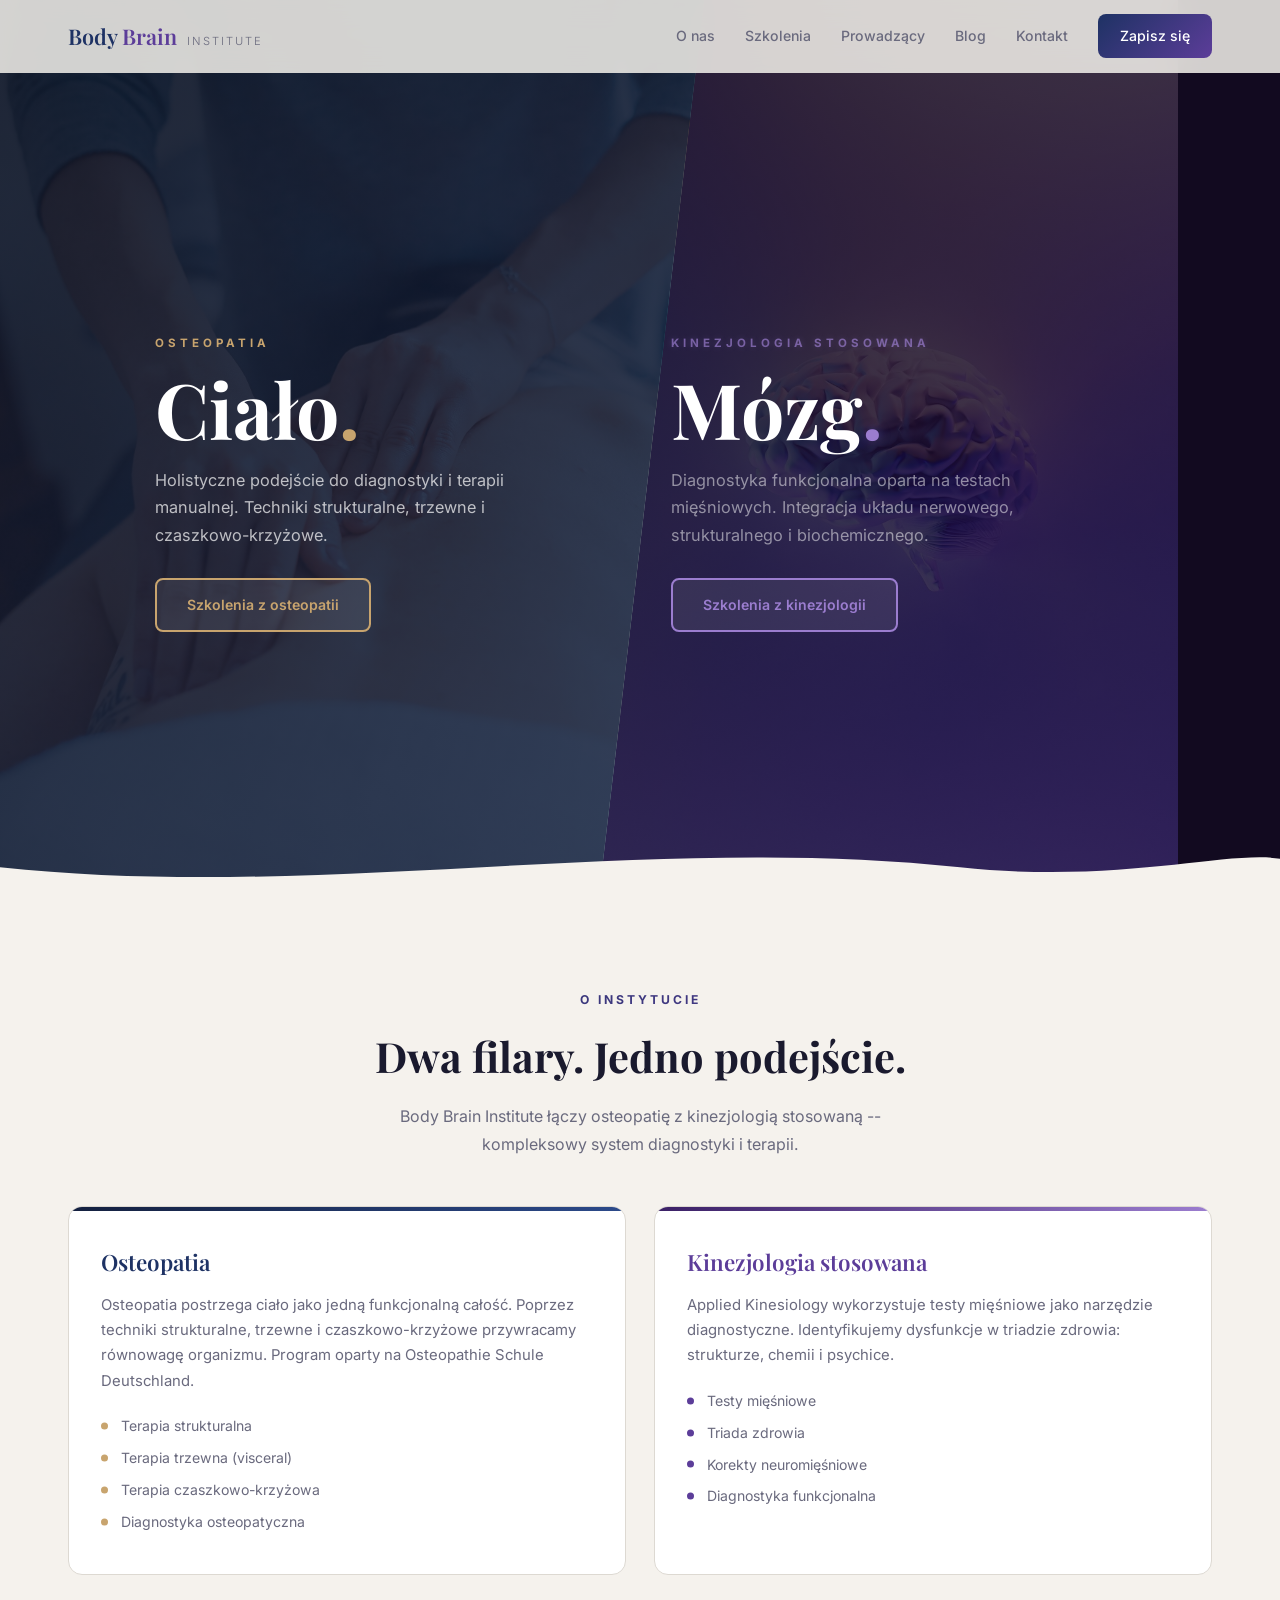
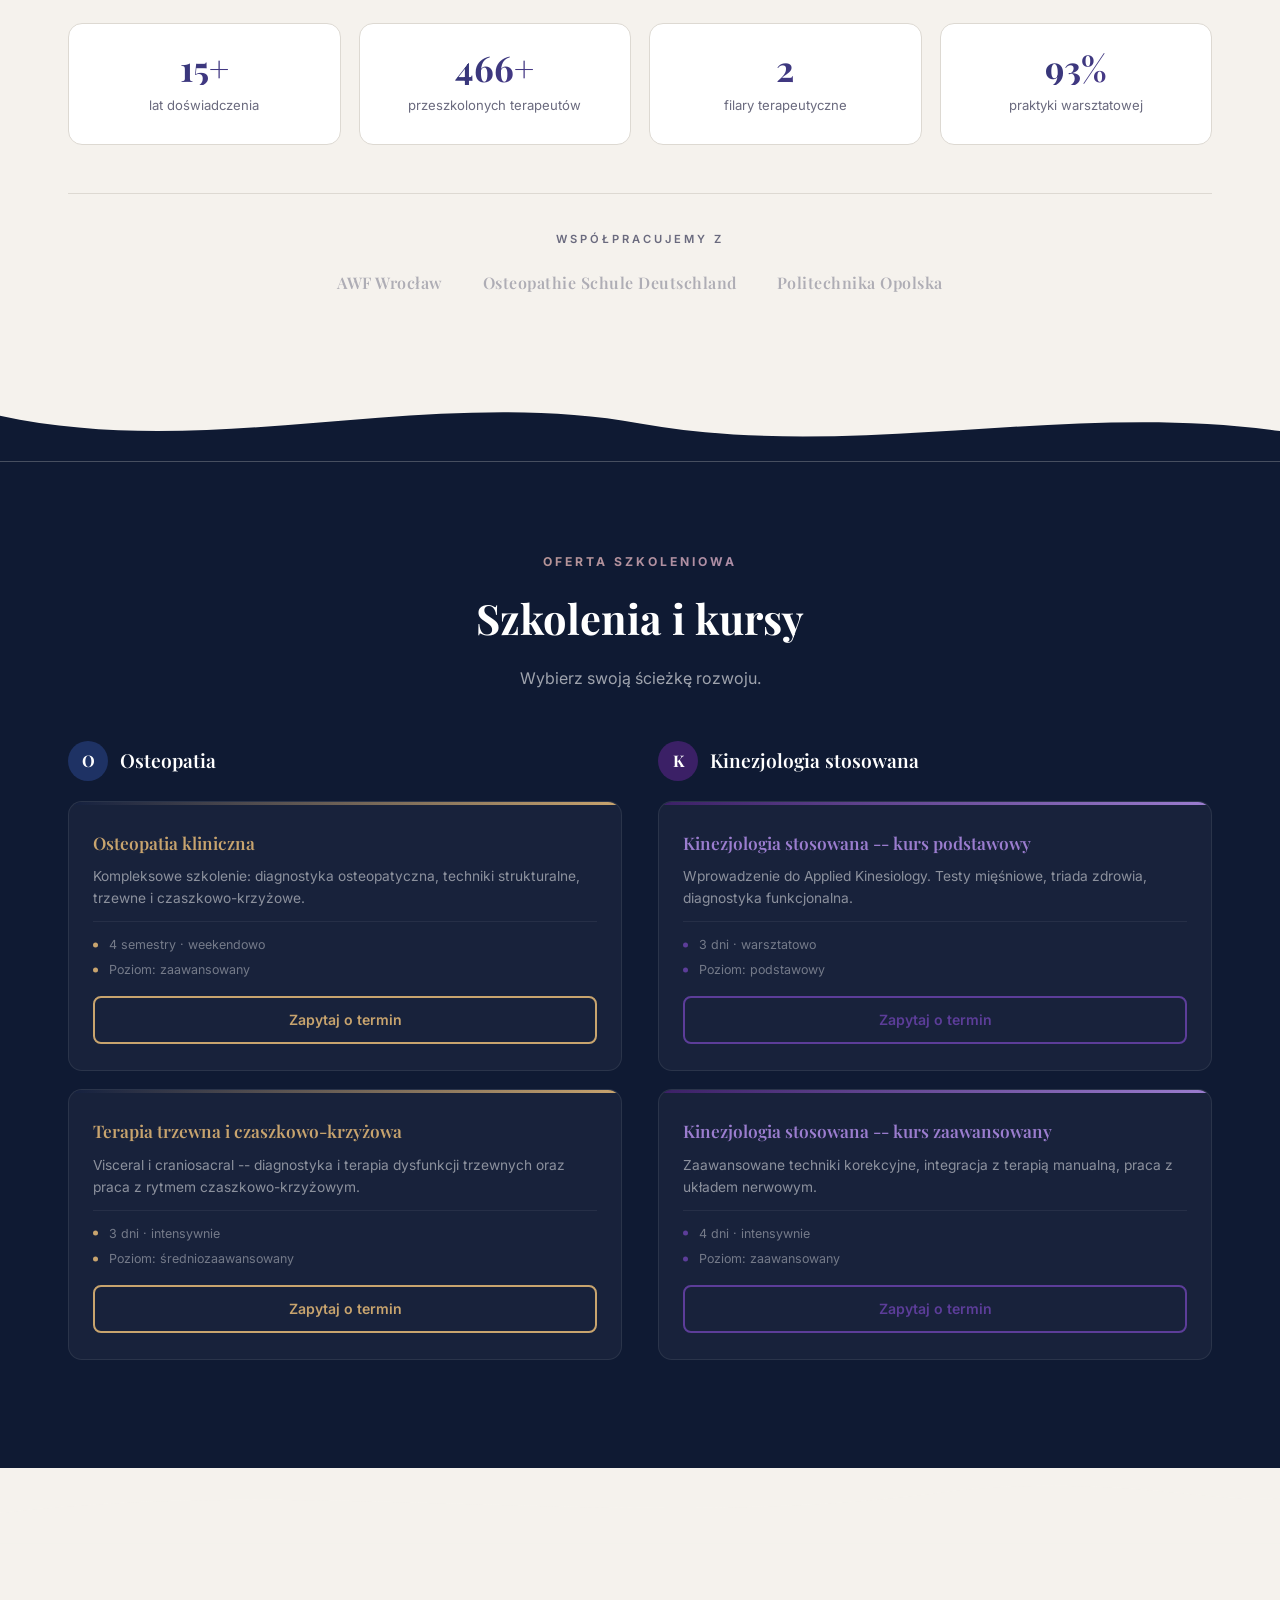
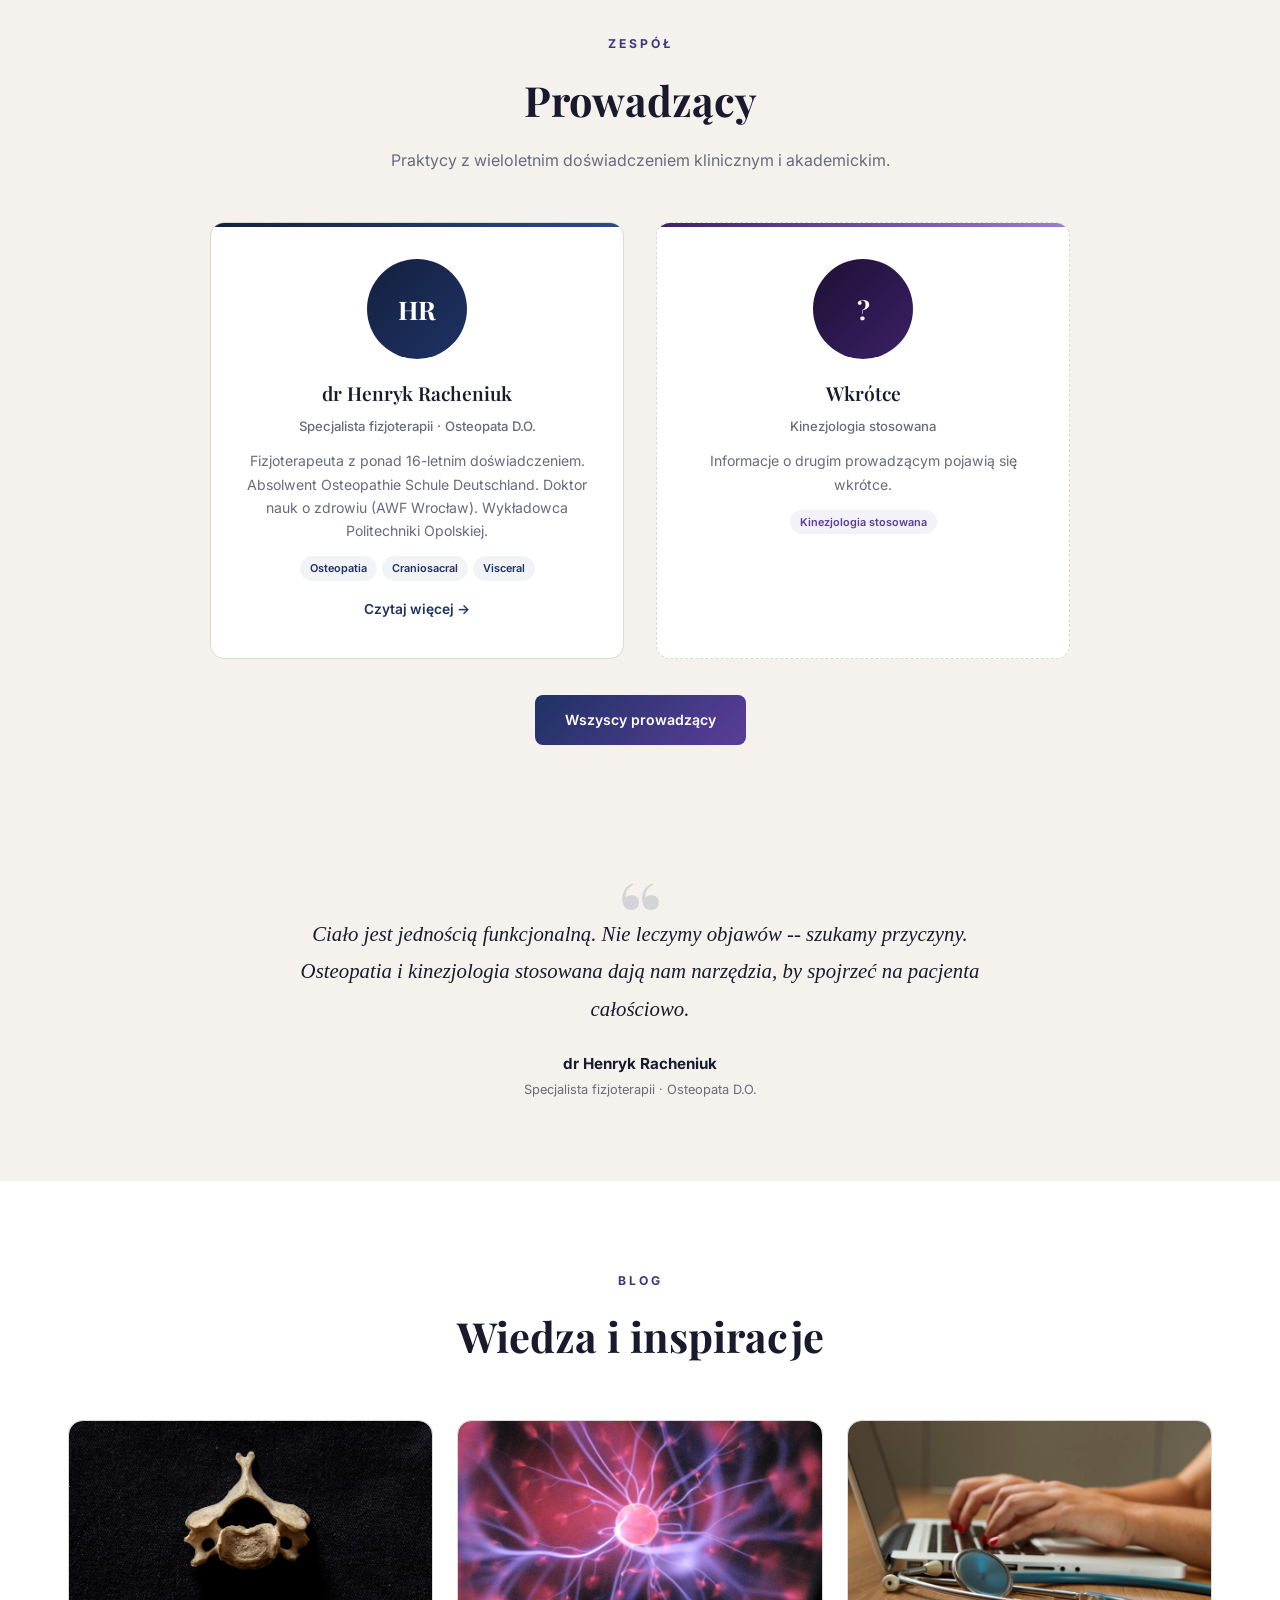
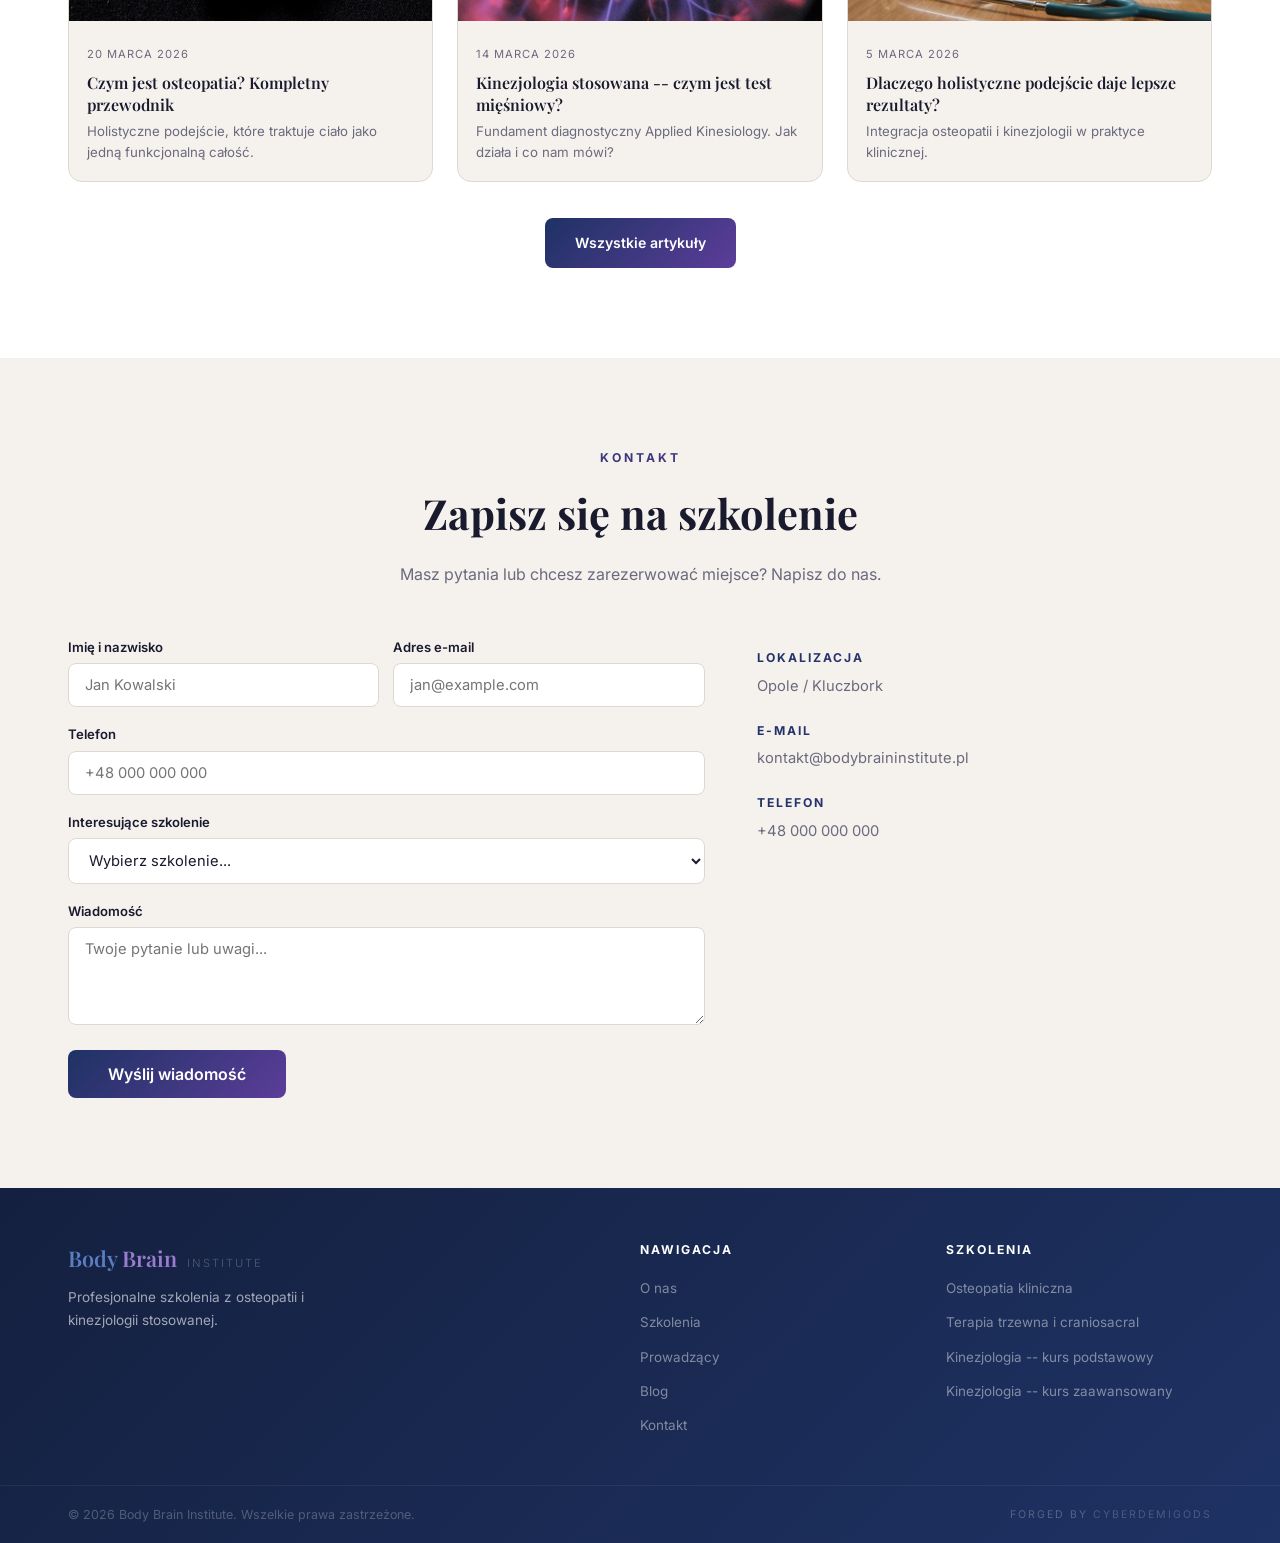
==== commit 51a288bd: "Major visual upgrade: hero photos, animated counters, trust bar, quote section, staggered reveals, c" ====
--- a/index.html
+++ b/index.html
@@ -40,6 +40,8 @@
     <div class="hero-split">
       <!-- CIAŁO — lewa, ciepła -->
       <div class="hero-panel hero-body" id="heroBody">
+        <img src="img/hero-body.jpg" alt="" class="hero-bg-img">
+        <div class="hero-bg-overlay hero-bg-overlay-body"></div>
         <canvas class="hero-canvas" id="veinsCanvas"></canvas>
         <div class="hero-panel-content">
           <span class="hero-label">Osteopatia</span>
@@ -50,6 +52,8 @@
       </div>
       <!-- MÓZG — prawa, matrix -->
       <div class="hero-panel hero-brain" id="heroBrain">
+        <img src="img/hero-brain.jpg" alt="" class="hero-bg-img">
+        <div class="hero-bg-overlay hero-bg-overlay-brain"></div>
         <canvas class="hero-canvas" id="matrixCanvas"></canvas>
         <div class="hero-panel-content hero-panel-content-right">
           <span class="hero-label">Kinezjologia stosowana</span>
@@ -111,10 +115,20 @@
       </div>
 
       <div class="stats-row">
-        <div class="stat"><span class="stat-number">16+</span><span class="stat-label">lat doświadczenia</span></div>
-        <div class="stat"><span class="stat-number">500+</span><span class="stat-label">przeszkolonych terapeutów</span></div>
-        <div class="stat"><span class="stat-number">2</span><span class="stat-label">filary terapeutyczne</span></div>
-        <div class="stat"><span class="stat-number">100%</span><span class="stat-label">praktyki warsztatowej</span></div>
+        <div class="stat"><span class="stat-number" data-target="16" data-suffix="+">0</span><span class="stat-label">lat doświadczenia</span></div>
+        <div class="stat"><span class="stat-number" data-target="500" data-suffix="+">0</span><span class="stat-label">przeszkolonych terapeutów</span></div>
+        <div class="stat"><span class="stat-number" data-target="2" data-suffix="">0</span><span class="stat-label">filary terapeutyczne</span></div>
+        <div class="stat"><span class="stat-number" data-target="100" data-suffix="%">0</span><span class="stat-label">praktyki warsztatowej</span></div>
+      </div>
+
+      <!-- Trust bar -->
+      <div class="trust-bar">
+        <p class="trust-label">Współpracujemy z</p>
+        <div class="trust-logos">
+          <span class="trust-logo">AWF Wrocław</span>
+          <span class="trust-logo">Osteopathie Schule Deutschland</span>
+          <span class="trust-logo">Politechnika Opolska</span>
+        </div>
       </div>
     </div>
   </section>
@@ -247,6 +261,22 @@
   </section>
 
   <!-- ============================================================
+       CYTAT
+       ============================================================ -->
+  <section class="section quote-section">
+    <div class="container">
+      <blockquote class="featured-quote">
+        <span class="quote-mark">&ldquo;</span>
+        <p>Ciało jest jednością funkcjonalną. Nie leczymy objawów -- szukamy przyczyny. Osteopatia i kinezjologia stosowana dają nam narzędzia, by spojrzeć na pacjenta całościowo.</p>
+        <footer>
+          <strong>dr Henryk Racheniuk</strong>
+          <span>Specjalista fizjoterapii &middot; Osteopata D.O.</span>
+        </footer>
+      </blockquote>
+    </div>
+  </section>
+
+  <!-- ============================================================
        BLOG
        ============================================================ -->
   <section class="section blog" id="blog">
@@ -257,15 +287,15 @@
       </div>
       <div class="blog-grid">
         <article class="blog-card">
-          <div class="blog-card-img ph-img-body"><span>Osteopatia</span></div>
+          <div class="blog-card-img"><img src="img/blog-osteo.jpg" alt="Kręg szyjny — osteopatia"></div>
           <div class="blog-card-body"><span class="blog-date">20 marca 2026</span><h3><a href="blog.html">Czym jest osteopatia? Kompletny przewodnik</a></h3><p>Holistyczne podejście, które traktuje ciało jako jedną funkcjonalną całość.</p></div>
         </article>
         <article class="blog-card">
-          <div class="blog-card-img ph-img-brain"><span>Kinezjologia</span></div>
+          <div class="blog-card-img"><img src="img/blog-kinez.jpg" alt="Połączenia neuronowe — kinezjologia"></div>
           <div class="blog-card-body"><span class="blog-date">14 marca 2026</span><h3><a href="blog.html">Kinezjologia stosowana -- czym jest test mięśniowy?</a></h3><p>Fundament diagnostyczny Applied Kinesiology. Jak działa i co nam mówi?</p></div>
         </article>
         <article class="blog-card">
-          <div class="blog-card-img ph-img-dual"><span>Body &amp; Brain</span></div>
+          <div class="blog-card-img"><img src="img/blog-holistic.jpg" alt="Holistyczne podejście do zdrowia"></div>
           <div class="blog-card-body"><span class="blog-date">5 marca 2026</span><h3><a href="blog.html">Dlaczego holistyczne podejście daje lepsze rezultaty?</a></h3><p>Integracja osteopatii i kinezjologii w praktyce klinicznej.</p></div>
         </article>
       </div>
--- a/style.css
+++ b/style.css
@@ -129,6 +129,18 @@
   z-index: 1;
 }
 
+.hero-bg-img {
+  position: absolute; inset: 0; width: 100%; height: 100%; object-fit: cover; z-index: 0;
+}
+.hero-bg-overlay {
+  position: absolute; inset: 0; z-index: 0;
+}
+.hero-bg-overlay-body {
+  background: linear-gradient(135deg, rgba(11,18,37,0.88) 0%, rgba(20,32,63,0.82) 100%);
+}
+.hero-bg-overlay-brain {
+  background: linear-gradient(135deg, rgba(18,10,32,0.85) 0%, rgba(30,16,53,0.80) 100%);
+}
 .hero-canvas {
   position: absolute; inset: 0; width: 100%; height: 100%; z-index: 1;
 }
@@ -402,7 +414,7 @@
 .info-item a:hover { color: var(--body-mid); }
 
 /* ===== FOOTER ===== */
-.footer { background: linear-gradient(135deg, var(--body-deep), #0a0f0a); color: rgba(255,255,255,0.6); padding-top: 52px; }
+.footer { background: linear-gradient(135deg, #14203f, #1e3264); color: rgba(255,255,255,0.6); padding-top: 52px; }
 .footer-container { display: grid; grid-template-columns: 2fr 1fr 1fr; gap: 40px; padding-bottom: 40px; }
 .footer-brand .logo { margin-bottom: 10px; }
 .footer .logo-body { color: var(--body-glow); }
@@ -445,6 +457,64 @@
 .instructor-detail-body ul li::before { content: ''; position: absolute; left: 0; top: 50%; transform: translateY(-50%); width: 7px; height: 7px; border-radius: 50%; background: var(--body-copper); }
 .color-body { color: var(--body-mid); }
 
+/* ===== TRUST BAR ===== */
+.trust-bar { text-align: center; margin-top: 48px; padding-top: 36px; border-top: 1px solid var(--border); }
+.trust-label {
+  font-size: 0.7rem; font-weight: 600; text-transform: uppercase; letter-spacing: 3px;
+  color: var(--text-muted); margin-bottom: 20px;
+}
+.trust-logos {
+  display: flex; justify-content: center; align-items: center; gap: 40px; flex-wrap: wrap;
+}
+.trust-logo {
+  font-family: var(--font-heading); font-size: 1rem; font-weight: 600;
+  color: var(--text-muted); opacity: 0.5; transition: opacity var(--transition);
+  letter-spacing: 0.5px;
+}
+.trust-logo:hover { opacity: 1; }
+
+/* ===== FEATURED QUOTE ===== */
+.quote-section { background: var(--cream); padding: 40px 0; }
+.featured-quote {
+  position: relative; max-width: 720px; margin: 0 auto; text-align: center;
+  padding: 40px 20px;
+}
+.quote-mark {
+  font-family: var(--font-heading); font-size: 6rem; font-weight: 700;
+  color: var(--body-mid); opacity: 0.15; line-height: 1; position: absolute;
+  top: -10px; left: 50%; transform: translateX(-50%);
+}
+.featured-quote p {
+  font-family: var(--font-heading); font-size: 1.3rem; font-style: italic;
+  line-height: 1.8; color: var(--text); margin-bottom: 24px; position: relative;
+}
+.featured-quote footer { display: flex; flex-direction: column; gap: 2px; }
+.featured-quote footer strong { font-size: 0.95rem; color: var(--text); }
+.featured-quote footer span { font-size: 0.8rem; color: var(--text-muted); }
+
+/* ===== BLOG CARD IMAGES ===== */
+.blog-card-img {
+  position: relative; min-height: 200px; overflow: hidden; border-radius: var(--radius) var(--radius) 0 0;
+}
+.blog-card-img img {
+  width: 100%; height: 100%; object-fit: cover; position: absolute; inset: 0;
+  transition: transform 0.5s ease;
+}
+.blog-card:hover .blog-card-img img { transform: scale(1.05); }
+
+/* ===== CARD HOVER EFFECTS ===== */
+.blog-card, .card-dark, .about-card, .instructor-card, .instructor-card-full {
+  transition: transform 0.35s ease, box-shadow 0.35s ease;
+}
+.blog-card:hover { transform: translateY(-6px); box-shadow: var(--shadow-hover); }
+.card-dark:hover { transform: translateY(-4px); box-shadow: 0 12px 40px rgba(0,0,0,0.3); }
+.about-card:hover { transform: translateY(-4px); box-shadow: var(--shadow-hover); }
+.instructor-card:hover, .instructor-card-full:hover { transform: translateY(-4px); box-shadow: var(--shadow-hover); }
+
+/* ===== STAGGERED REVEAL ===== */
+.reveal-stagger { opacity: 0; transform: translateY(24px); transition: opacity 0.6s ease, transform 0.6s ease; }
+.reveal-stagger.revealed { opacity: 1; transform: translateY(0); }
+
 /* ===== RESPONSIVE ===== */
 @media (max-width: 1024px) {
   .hero-panel-content { padding: 120px 40px 60px 40px; }
@@ -453,10 +523,13 @@
 }
 
 @media (max-width: 900px) {
-  .hero-split { flex-direction: column; }
+  .hero { min-height: 100vh; min-height: 100svh; }
+  .hero-split { flex-direction: column; min-height: 100vh; min-height: 100svh; }
+  .hero-panel { min-height: auto; align-items: flex-start; flex: 1; }
   .hero-body, .hero-brain { width: 100% !important; }
-  .hero-body { clip-path: polygon(0 0, 100% 0, 100% 85%, 0 100%); margin-right: 0; margin-bottom: -8%; }
-  .hero-panel-content, .hero-panel-content-right { padding: 100px 32px 60px; max-width: 100%; }
+  .hero-body { clip-path: polygon(0 0, 100% 0, 100% 90%, 0 100%); margin-right: 0; margin-bottom: -5%; }
+  .hero-panel-content { padding: 72px 28px 50px; max-width: 100%; margin: 0; }
+  .hero-panel-content-right { padding: 32px 28px 40px; max-width: 100%; margin: 0; }
 
   .about-dual { grid-template-columns: 1fr; }
   .courses-split { grid-template-columns: 1fr; }
@@ -479,9 +552,10 @@
     transform: translateY(-120%); transition: transform var(--transition);
   }
   .nav-links.active { transform: translateY(0); }
-  .hero-panel-content, .hero-panel-content-right { padding: 90px 24px 50px; text-align: center; }
+  .hero-panel-content { padding: 90px 24px 40px; text-align: center; }
+  .hero-panel-content-right { padding: 24px 24px 32px; text-align: center; }
   .hero-panel p { margin-left: auto; margin-right: auto; }
-  .hero-panel h1 { font-size: 2.4rem; }
+  .hero-panel h1 { font-size: 2rem; }
   .form-row { grid-template-columns: 1fr; }
   .blog-list-item { grid-template-columns: 1fr; }
   .blog-list-img { min-height: 150px; }
